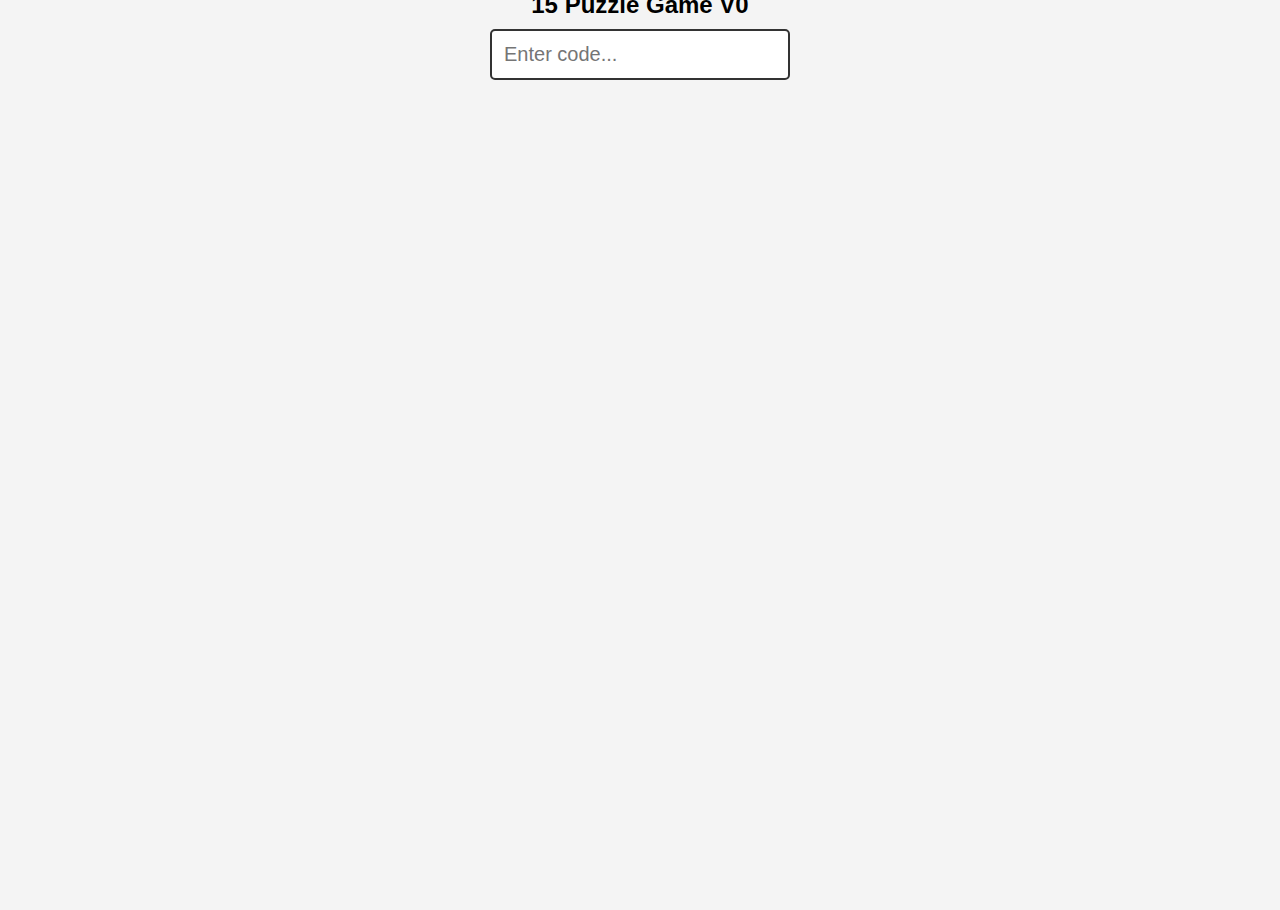
==== index.html @ 20ced786 "smol change" ====
<!DOCTYPE html>
<html lang="en">
<head>
    <meta charset="UTF-8">
    <meta name="viewport" content="width=device-width, initial-scale=1.0, user-scalable=no">
    <title>15 Puzzle Game V0</title>
    <link rel="stylesheet" href="style.css">
    <script src="script.js" defer></script>
</head>
<body>
    <h1>15 Puzzle Game V0</h1>
    <input type="text" id="codeInput" placeholder="Enter code..." autocomplete="off">
    <div id="puzzle-container"></div>
</body>
</html>
---- style.css ----
* {
    box-sizing: border-box;
    margin: 0;
    padding: 0;
    font-family: Arial, sans-serif;
}

body {
    display: flex;
    flex-direction: column;
    align-items: center;
    justify-content: center;
    height: 100vh;
    background-color: #f4f4f4;
    padding: 0 15px;
}

h1 {
    font-size: 24px;
    margin-bottom: 10px;
}

#codeInput {
    font-size: 20px;
    padding: 12px;
    width: 100%;
    max-width: 300px;
    border: 2px solid #333;
    border-radius: 5px;
    outline: none;
}

/* Prevent zooming when input is focused */
@media screen and (max-width: 600px) {
    #codeInput {
        font-size: 18px;
    }
}

/* Puzzle container */
#puzzle-container {
    display: grid;
    grid-template-columns: repeat(4, 1fr);
    gap: 5px;
    width: calc(100vw - 30px);
    max-width: 90vmin;
    height: auto;
    aspect-ratio: 1;
    margin-top: 20px;
}

/* Puzzle tiles */
.tile {
    display: flex;
    align-items: center;
    justify-content: center;
    width: 100%;
    aspect-ratio: 1;
    font-size: 24px;
    background-color: white;
    border: 2px solid #333;
    border-radius: 5px;
    user-select: none;
    transition: 0.2s;
}

.tile.hidden {
    background-color: #ccc;
    color: transparent;
}
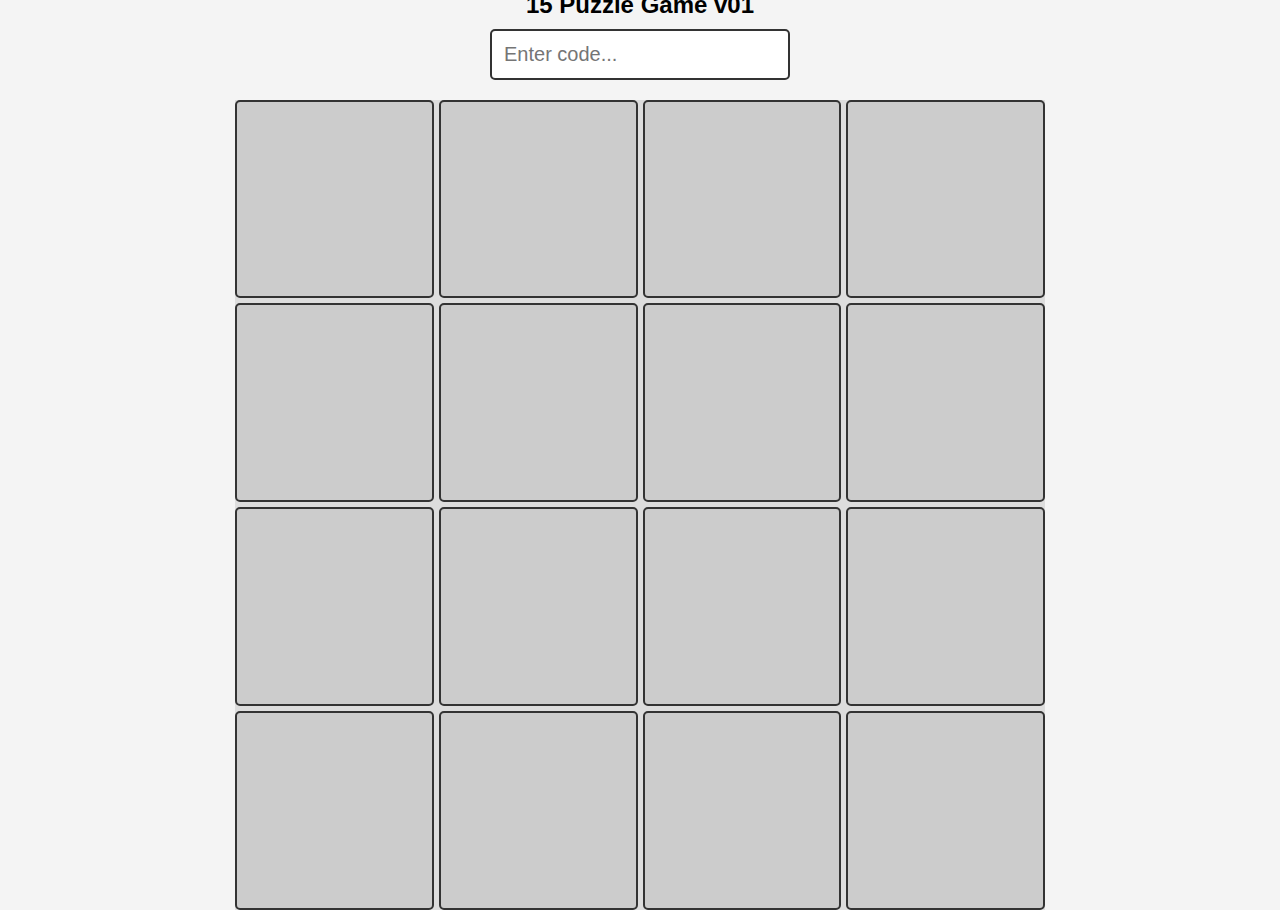
==== commit 65500f26: "fix" ====
--- a/index.html
+++ b/index.html
@@ -3,12 +3,12 @@
 <head>
     <meta charset="UTF-8">
     <meta name="viewport" content="width=device-width, initial-scale=1.0, user-scalable=no">
-    <title>15 Puzzle Game V0</title>
+    <title>15 Puzzle Game v01</title>
     <link rel="stylesheet" href="style.css">
     <script src="script.js" defer></script>
 </head>
 <body>
-    <h1>15 Puzzle Game V0</h1>
+    <h1>15 Puzzle Game v01</h1>
     <input type="text" id="codeInput" placeholder="Enter code..." autocomplete="off">
     <div id="puzzle-container"></div>
 </body>
--- a/style.css
+++ b/style.css
@@ -44,9 +44,9 @@
     gap: 5px;
     width: calc(100vw - 30px);
     max-width: 90vmin;
-    height: auto;
     aspect-ratio: 1;
     margin-top: 20px;
+    background-color: #ddd;
 }
 
 /* Puzzle tiles */
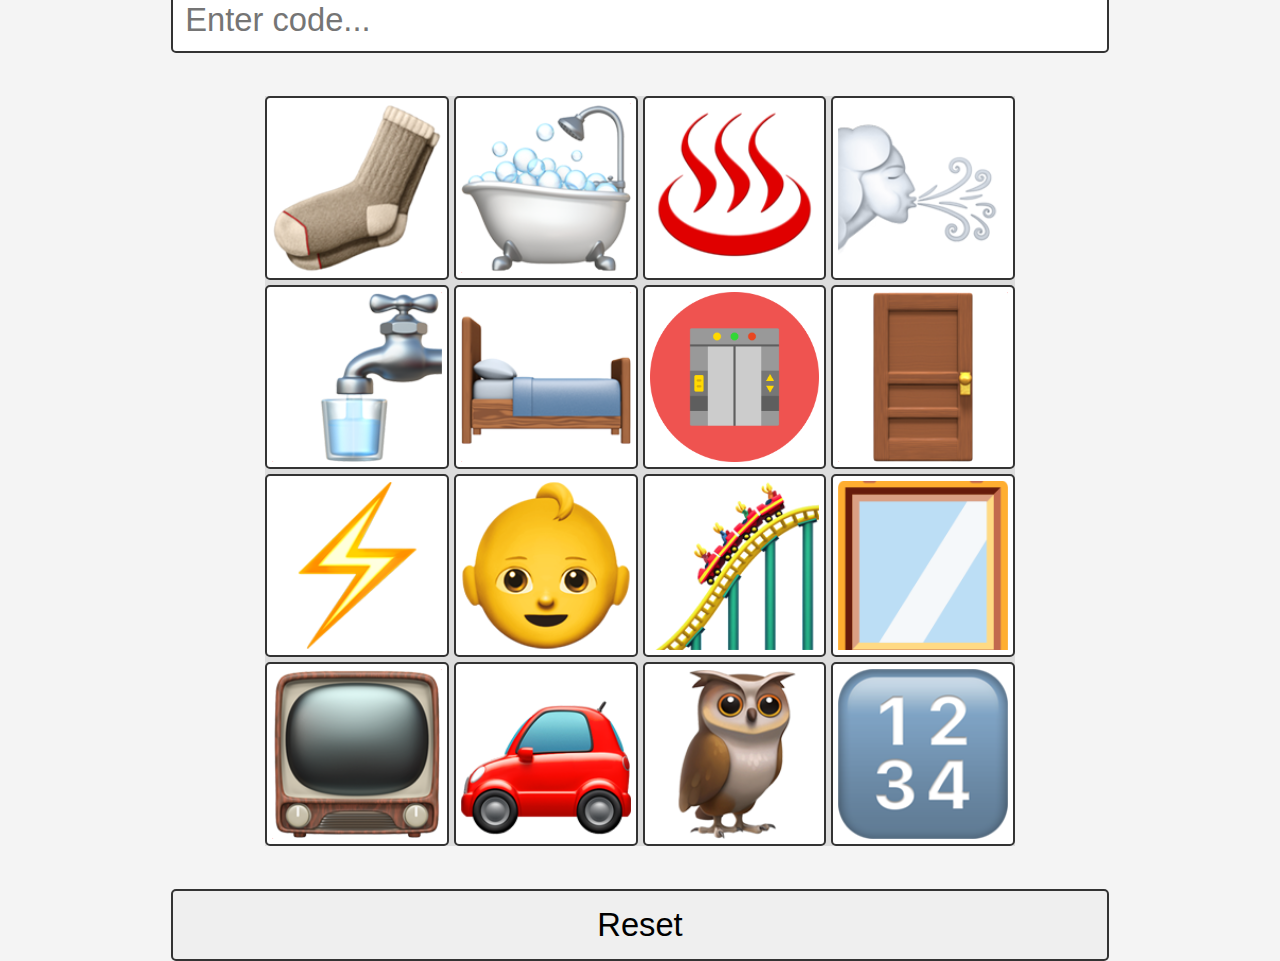
==== commit 49452b88: "add cache, restore, adjust to mobile screen" ====
--- a/index.html
+++ b/index.html
@@ -11,5 +11,6 @@
     <h1>15 Puzzle Game v01</h1>
     <input type="text" id="codeInput" placeholder="Enter code..." autocomplete="off">
     <div id="puzzle-container"></div>
+    <input type="button" id="resetButton" value="Reset">
 </body>
 </html>
--- a/style.css
+++ b/style.css
@@ -1,3 +1,8 @@
+:root {
+    --image-margin: 5px; /* Define a CSS variable for the image margin */
+    --font-size: calc(1.5vw + 1.5vh); /* Define a CSS variable for scalable font size */
+}
+
 * {
     box-sizing: border-box;
     margin: 0;
@@ -13,26 +18,42 @@
     height: 100vh;
     background-color: #f4f4f4;
     padding: 0 15px;
+    overflow: hidden; /* Prevent scrolling */
 }
 
 h1 {
-    font-size: 24px;
+    font-size: var(--font-size); /* Use scalable font size */
     margin-bottom: 10px;
 }
 
 #codeInput {
-    font-size: 20px;
+    font-size: var(--font-size); /* Use scalable font size */
     padding: 12px;
-    width: 100%;
-    max-width: 300px;
+    width: 75%; /* Set width to 75% of the puzzle container */
+    max-width: calc(100vw - 30px);
     border: 2px solid #333;
-    border-radius: 5px;
+    border-radius: var(--image-margin);
     outline: none;
+    margin-bottom: 10px; /* Add margin to separate from the button */
+}
+
+#resetButton {
+    padding: 15px 30px;
+    font-size: var(--font-size); /* Use scalable font size */
+    cursor: pointer;
+    width: 75%; /* Set width to 75% of the puzzle container */
+    max-width: calc(100vw - 30px);;
+    margin-top: 10px;
+    border: 2px solid #333;
+    border-radius: var(--image-margin);
 }
 
 /* Prevent zooming when input is focused */
 @media screen and (max-width: 600px) {
     #codeInput {
+        font-size: 18px;
+    }
+    #resetButton {
         font-size: 18px;
     }
 }
@@ -42,11 +63,13 @@
     display: grid;
     grid-template-columns: repeat(4, 1fr);
     gap: 5px;
-    width: calc(100vw - 30px);
-    max-width: 90vmin;
-    aspect-ratio: 1;
-    margin-top: 20px;
+    width: calc(100vw - 30px); /* Adjust to fit within the viewport width */
+    max-width: calc(100vh - 150px); /* Adjust to fit within the viewport height */
+    aspect-ratio: 1; /* Ensure it remains square */
+    margin-top: var(--font-size);
+    margin-bottom: var(--font-size);
     background-color: #ddd;
+    flex-shrink: 0; /* Ensure it doesn't shrink */
 }
 
 /* Puzzle tiles */
@@ -55,8 +78,8 @@
     align-items: center;
     justify-content: center;
     width: 100%;
-    aspect-ratio: 1;
-    font-size: 24px;
+    aspect-ratio: 1; /* Ensure tiles are always square */
+    font-size: 16px; /* Adjust font size to fit smaller tiles */
     background-color: white;
     border: 2px solid #333;
     border-radius: 5px;
@@ -64,7 +87,20 @@
     transition: 0.2s;
 }
 
+.tile img {
+    width: calc(100% - var(--image-margin) * 2); /* Resize images to be smaller */
+    height: calc(100% - var(--image-margin) * 2); /* Resize images to be smaller */
+    object-fit: cover; /* Ensure images fit within the tiles */
+    margin: var(--image-margin); /* Center the images within the tiles */
+}
+
 .tile.hidden {
     background-color: #ccc;
     color: transparent;
 }
+
+.large-button {
+    padding: 15px 30px;
+    font-size: 18px;
+    cursor: pointer;
+}
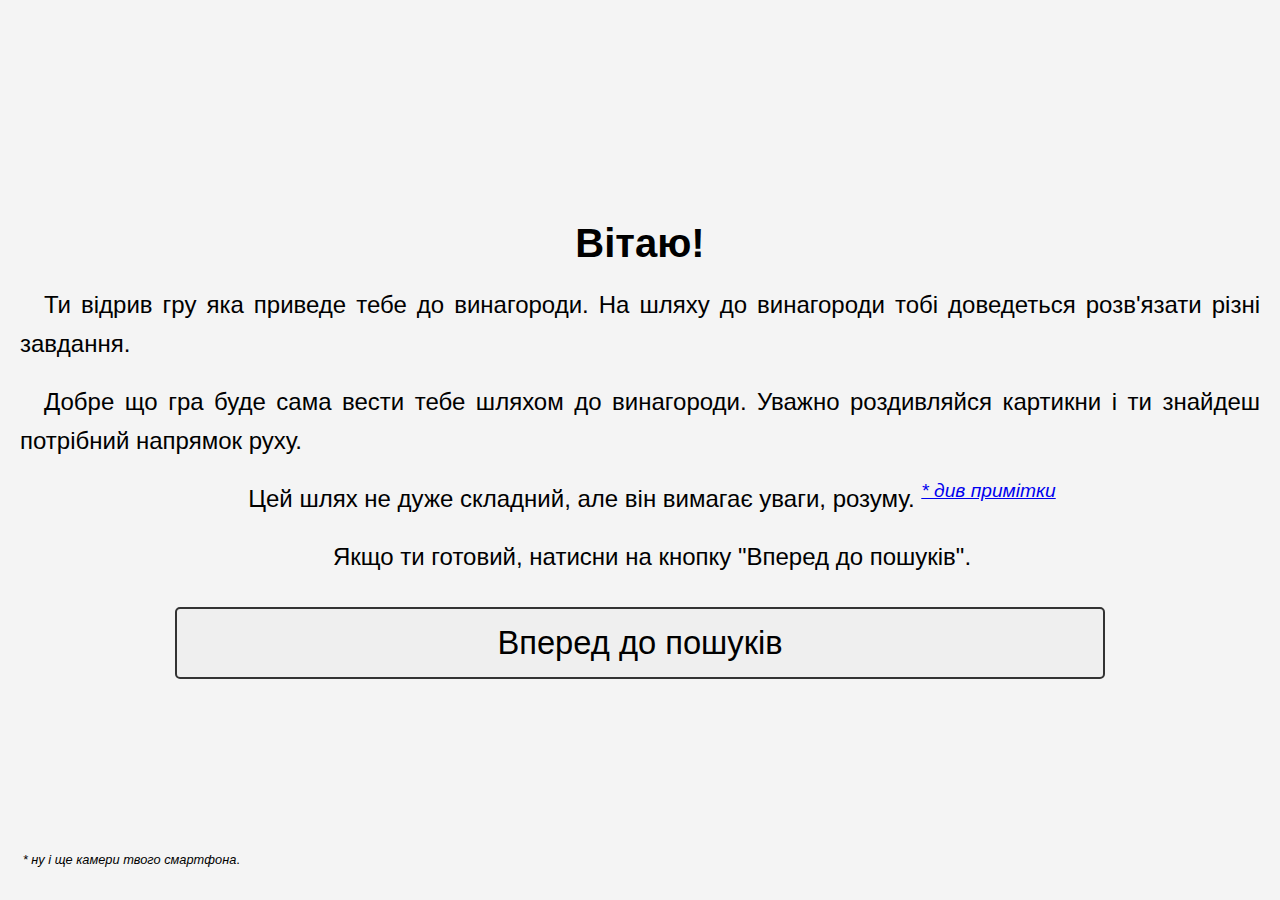
==== commit 68cd1207: "fix win, animate win, add start page" ====
--- a/index.html
+++ b/index.html
@@ -1,16 +1,37 @@
 <!DOCTYPE html>
 <html lang="en">
+
 <head>
     <meta charset="UTF-8">
     <meta name="viewport" content="width=device-width, initial-scale=1.0, user-scalable=no">
-    <title>15 Puzzle Game v01</title>
+    <title>Welcome</title>
     <link rel="stylesheet" href="style.css">
-    <script src="script.js" defer></script>
+    <script src="script.js" defer>
+
+    </script>
 </head>
+
 <body>
-    <h1>15 Puzzle Game v01</h1>
-    <input type="text" id="codeInput" placeholder="Enter code..." autocomplete="off">
-    <div id="puzzle-container"></div>
-    <input type="button" id="resetButton" value="Reset">
+    <h1>Вітаю!</h1>
+    <p>
+        Ти відрив гру яка приведе тебе до винагороди.
+        На шляху до винагороди тобі доведеться розв'язати різні завдання.
+    </p>
+    <p>
+        Добре що гра буде сама вести тебе шляхом до винагороди.
+        Уважно роздивляйся картикни і ти знайдеш потрібний напрямок руху.
+    </p>
+    <p>
+        Цей шлях не дуже складний, але він вимагає уваги, розуму. 
+        <i><a href="#note" id="noteLink">* див примітки</a></i>
+    </p>
+    <p>
+        Якщо ти готовий, натисни на кнопку "<span id="startButtonText"></span>".
+    </p>
+    <input type="button" id="startButton">
+    <p id="note" class="note">
+        <i>* ну і ще камери твого смартфона</i>.
+    </p>
 </body>
+
 </html>
--- a/style.css
+++ b/style.css
@@ -7,7 +7,7 @@
     box-sizing: border-box;
     margin: 0;
     padding: 0;
-    font-family: Arial, sans-serif;
+    font-family: 'Roboto', sans-serif; /* Use a more readable font */
 }
 
 body {
@@ -17,13 +17,39 @@
     justify-content: center;
     height: 100vh;
     background-color: #f4f4f4;
-    padding: 0 15px;
+    padding: 20px;
+    margin: 0;
     overflow: hidden; /* Prevent scrolling */
 }
 
 h1 {
+    font-size: 2.5em;
+    text-align: center;
+    margin-bottom: 20px; /* Add more space below the header */
+    white-space: nowrap; /* Prevent text from wrapping */
+    overflow: hidden; /* Hide overflow text */
+    text-overflow: ellipsis; /* Add ellipsis for overflow text */
+    max-width: 100%; /* Ensure it fits within the screen */
+}
+
+p {
+    font-size: 1.5em;
+    text-align: justify;
+    line-height: 1.6; /* Add line height for better readability */
+    text-indent: 1em; /* Add spacing at the start of paragraphs */
+    margin-bottom: 20px; /* Add space between paragraphs */
+}
+
+button,
+input[type="button"] {
+    padding: 15px 30px;
     font-size: var(--font-size); /* Use scalable font size */
-    margin-bottom: 10px;
+    cursor: pointer;
+    width: 75%; /* Set width to 75% of the puzzle container */
+    max-width: calc(100vw - 30px);
+    margin-top: 10px;
+    border: 2px solid #333;
+    border-radius: var(--image-margin);
 }
 
 #codeInput {
@@ -37,24 +63,21 @@
     margin-bottom: 10px; /* Add margin to separate from the button */
 }
 
-#resetButton {
-    padding: 15px 30px;
-    font-size: var(--font-size); /* Use scalable font size */
-    cursor: pointer;
-    width: 75%; /* Set width to 75% of the puzzle container */
-    max-width: calc(100vw - 30px);;
-    margin-top: 10px;
-    border: 2px solid #333;
-    border-radius: var(--image-margin);
-}
-
 /* Prevent zooming when input is focused */
 @media screen and (max-width: 600px) {
     #codeInput {
         font-size: 18px;
     }
-    #resetButton {
+    button,
+    input[type="button"] {
         font-size: 18px;
+    }
+    h1 {
+        font-size: 2em;
+        white-space: normal; /* Allow text to wrap */
+    }
+    p {
+        font-size: 1.2em;
     }
 }
 
@@ -62,7 +85,7 @@
 #puzzle-container {
     display: grid;
     grid-template-columns: repeat(4, 1fr);
-    gap: 5px;
+    gap: 5px; /* Initial gap between tiles */
     width: calc(100vw - 30px); /* Adjust to fit within the viewport width */
     max-width: calc(100vh - 150px); /* Adjust to fit within the viewport height */
     aspect-ratio: 1; /* Ensure it remains square */
@@ -70,6 +93,7 @@
     margin-bottom: var(--font-size);
     background-color: #ddd;
     flex-shrink: 0; /* Ensure it doesn't shrink */
+    transition: gap 1s; /* Smooth transition for gap */
 }
 
 /* Puzzle tiles */
@@ -81,10 +105,12 @@
     aspect-ratio: 1; /* Ensure tiles are always square */
     font-size: 16px; /* Adjust font size to fit smaller tiles */
     background-color: white;
-    border: 2px solid #333;
-    border-radius: 5px;
+    /* border: 2px solid #333; */
+    /* border-radius: 5px; */
     user-select: none;
     transition: 0.2s;
+    position: relative; /* Ensure tiles can be positioned over the background tile */
+    z-index: 1; /* Ensure tiles are above the background tile */
 }
 
 .tile img {
@@ -99,8 +125,30 @@
     color: transparent;
 }
 
+.tile.background {
+    opacity: 0.5; /* Set transparency to 50% */
+    z-index: 0; /* Ensure the background tile is below other tiles */
+   /** background-color: #f0f0f0; /* Example background color */
+    /** border: 2px solid #ccc; /* Example border */
+}
+
 .large-button {
     padding: 15px 30px;
     font-size: 18px;
     cursor: pointer;
 }
+
+i a {
+    position: relative;
+    top: -10px; /* Adjust the value to position the text in the higher corner */
+    font-size: 0.8em; /* Adjust the font size if needed */
+}
+
+.note {
+    font-size: 0.8em; /* Make the text small */
+    text-align: left; /* Align text to the left */
+    position: absolute; /* Position the note absolutely */
+    bottom: 10px; /* Position it at the bottom edge of the screen */
+    left: 10px; /* Add some space from the left edge */
+    width: calc(100% - 20px); /* Ensure it fits within the screen width */
+}
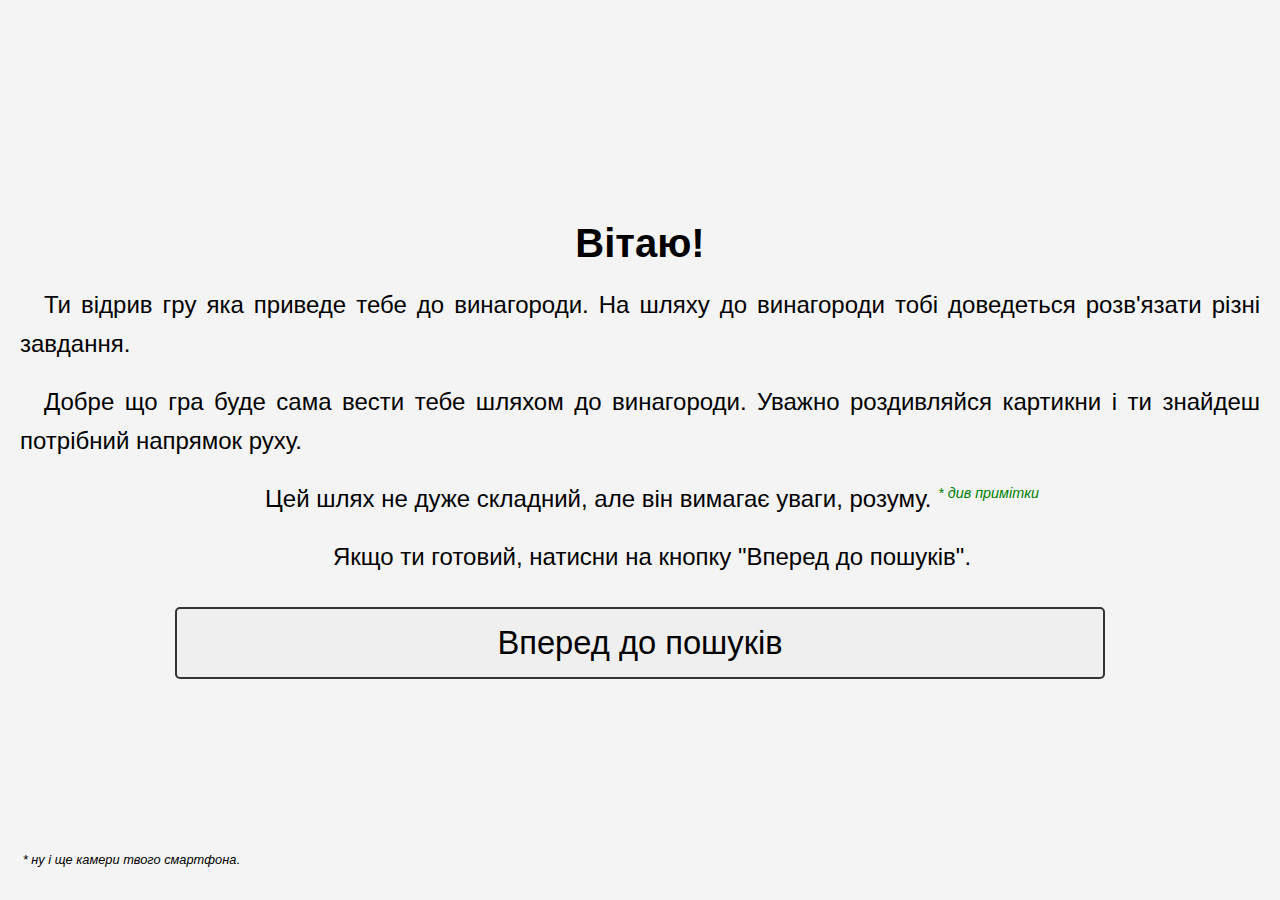
==== commit a8435f74: "fix layout and headings" ====
--- a/index.html
+++ b/index.html
@@ -6,9 +6,8 @@
     <meta name="viewport" content="width=device-width, initial-scale=1.0, user-scalable=no">
     <title>Welcome</title>
     <link rel="stylesheet" href="style.css">
-    <script src="script.js" defer>
-
-    </script>
+    <script src="script.js" defer> </script>
+    <script src="config.dev.js"></script>
 </head>
 
 <body>
@@ -23,13 +22,13 @@
     </p>
     <p>
         Цей шлях не дуже складний, але він вимагає уваги, розуму. 
-        <i><a href="#note" id="noteLink">* див примітки</a></i>
+        <a href="#note1" id="noteLink1" class="noteLink">* див примітки</a>
     </p>
     <p>
         Якщо ти готовий, натисни на кнопку "<span id="startButtonText"></span>".
     </p>
     <input type="button" id="startButton">
-    <p id="note" class="note">
+    <p id="note1" class="note">
         <i>* ну і ще камери твого смартфона</i>.
     </p>
 </body>
--- a/style.css
+++ b/style.css
@@ -30,6 +30,13 @@
     overflow: hidden; /* Hide overflow text */
     text-overflow: ellipsis; /* Add ellipsis for overflow text */
     max-width: 100%; /* Ensure it fits within the screen */
+}
+
+.header-container {
+    display: flex;
+    align-items: center;
+    justify-content: center;
+    position: relative;
 }
 
 p {
@@ -105,8 +112,6 @@
     aspect-ratio: 1; /* Ensure tiles are always square */
     font-size: 16px; /* Adjust font size to fit smaller tiles */
     background-color: white;
-    /* border: 2px solid #333; */
-    /* border-radius: 5px; */
     user-select: none;
     transition: 0.2s;
     position: relative; /* Ensure tiles can be positioned over the background tile */
@@ -114,10 +119,15 @@
 }
 
 .tile img {
-    width: calc(100% - var(--image-margin) * 2); /* Resize images to be smaller */
-    height: calc(100% - var(--image-margin) * 2); /* Resize images to be smaller */
-    object-fit: cover; /* Ensure images fit within the tiles */
-    margin: var(--image-margin); /* Center the images within the tiles */
+    width: 100%; /* Ensure images fit within the tiles */
+    height: 100%; /* Ensure images fit within the tiles */
+    object-fit: contain; /* Ensure the entire image is visible within the tile */
+    margin: 0; /* Remove margin to avoid cutting off the image */
+}
+
+.tile img.background {
+    opacity: 0.5; /* Set transparency to 50% */
+    background-color: white; /* Add white background to prevent it from becoming grey */
 }
 
 .tile.hidden {
@@ -125,23 +135,10 @@
     color: transparent;
 }
 
-.tile.background {
-    opacity: 0.5; /* Set transparency to 50% */
-    z-index: 0; /* Ensure the background tile is below other tiles */
-   /** background-color: #f0f0f0; /* Example background color */
-    /** border: 2px solid #ccc; /* Example border */
-}
-
 .large-button {
     padding: 15px 30px;
     font-size: 18px;
     cursor: pointer;
-}
-
-i a {
-    position: relative;
-    top: -10px; /* Adjust the value to position the text in the higher corner */
-    font-size: 0.8em; /* Adjust the font size if needed */
 }
 
 .note {
@@ -152,3 +149,31 @@
     left: 10px; /* Add some space from the left edge */
     width: calc(100% - 20px); /* Ensure it fits within the screen width */
 }
+
+.noteLink {
+    font-size: 0.6em;
+    font-style: italic;
+    vertical-align: super; /* Adjust to superscript */
+    color: green;
+    text-decoration: none; /* Add some space between the header and the note link */
+}
+
+.header-container .noteLink {
+    font-size: 1.5em;
+    margin-bottom: 1em; /* Adjust the font size to be smaller relative to the header */
+}
+
+#mainPageButton {
+    position: fixed; /* Ensure it stays at the top left corner */
+    top: 10px;
+    left: 10px;
+    background: none;
+    border: none;
+    font-size: 2.5em; /* Match the header font size */
+    font-family: 'Roboto', sans-serif; /* Match the header font family */
+    cursor: pointer;
+    padding: 0; /* Remove padding */
+    width: auto; /* Adjust width to fit content */
+    height: auto; /* Adjust height to fit content */
+    color: #333; /* Match the common font color */
+}
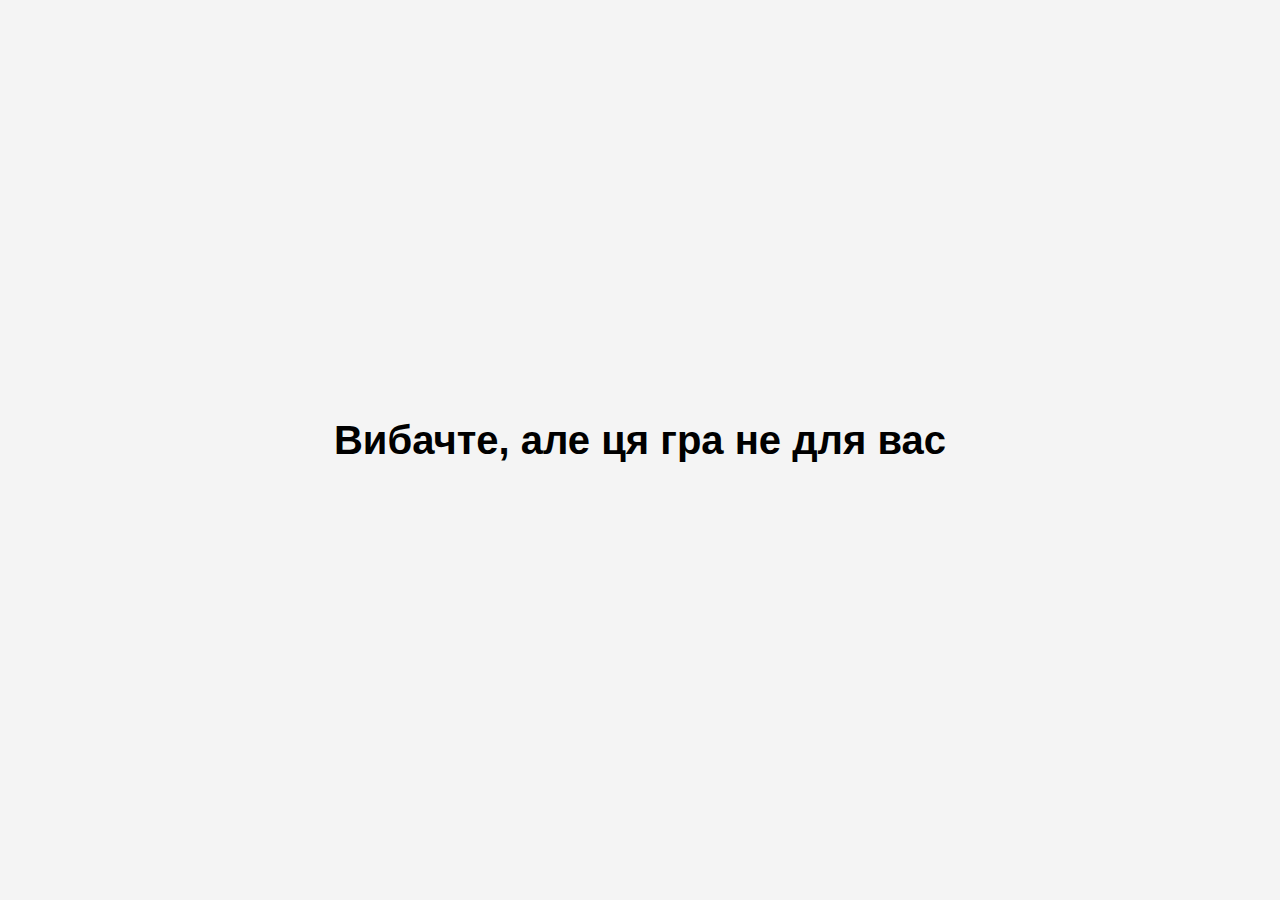
==== commit 117b9e48: "authorization" ====
--- a/index.html
+++ b/index.html
@@ -21,7 +21,7 @@
         Уважно роздивляйся картикни і ти знайдеш потрібний напрямок руху.
     </p>
     <p>
-        Цей шлях не дуже складний, але він вимагає уваги, розуму. 
+        Цей шлях не дуже складний, але він вимагає уваги, розуму.
         <a href="#note1" id="noteLink1" class="noteLink">* див примітки</a>
     </p>
     <p>
@@ -31,6 +31,11 @@
     <p id="note1" class="note">
         <i>* ну і ще камери твого смартфона</i>.
     </p>
+    <script>
+        if (localStorage.getItem("isAuthorized") !== "true") {
+            document.body.innerHTML = "<h1>Вибачте, але ця гра не для вас</h1>";
+        }
+    </script>
 </body>
 
 </html>
